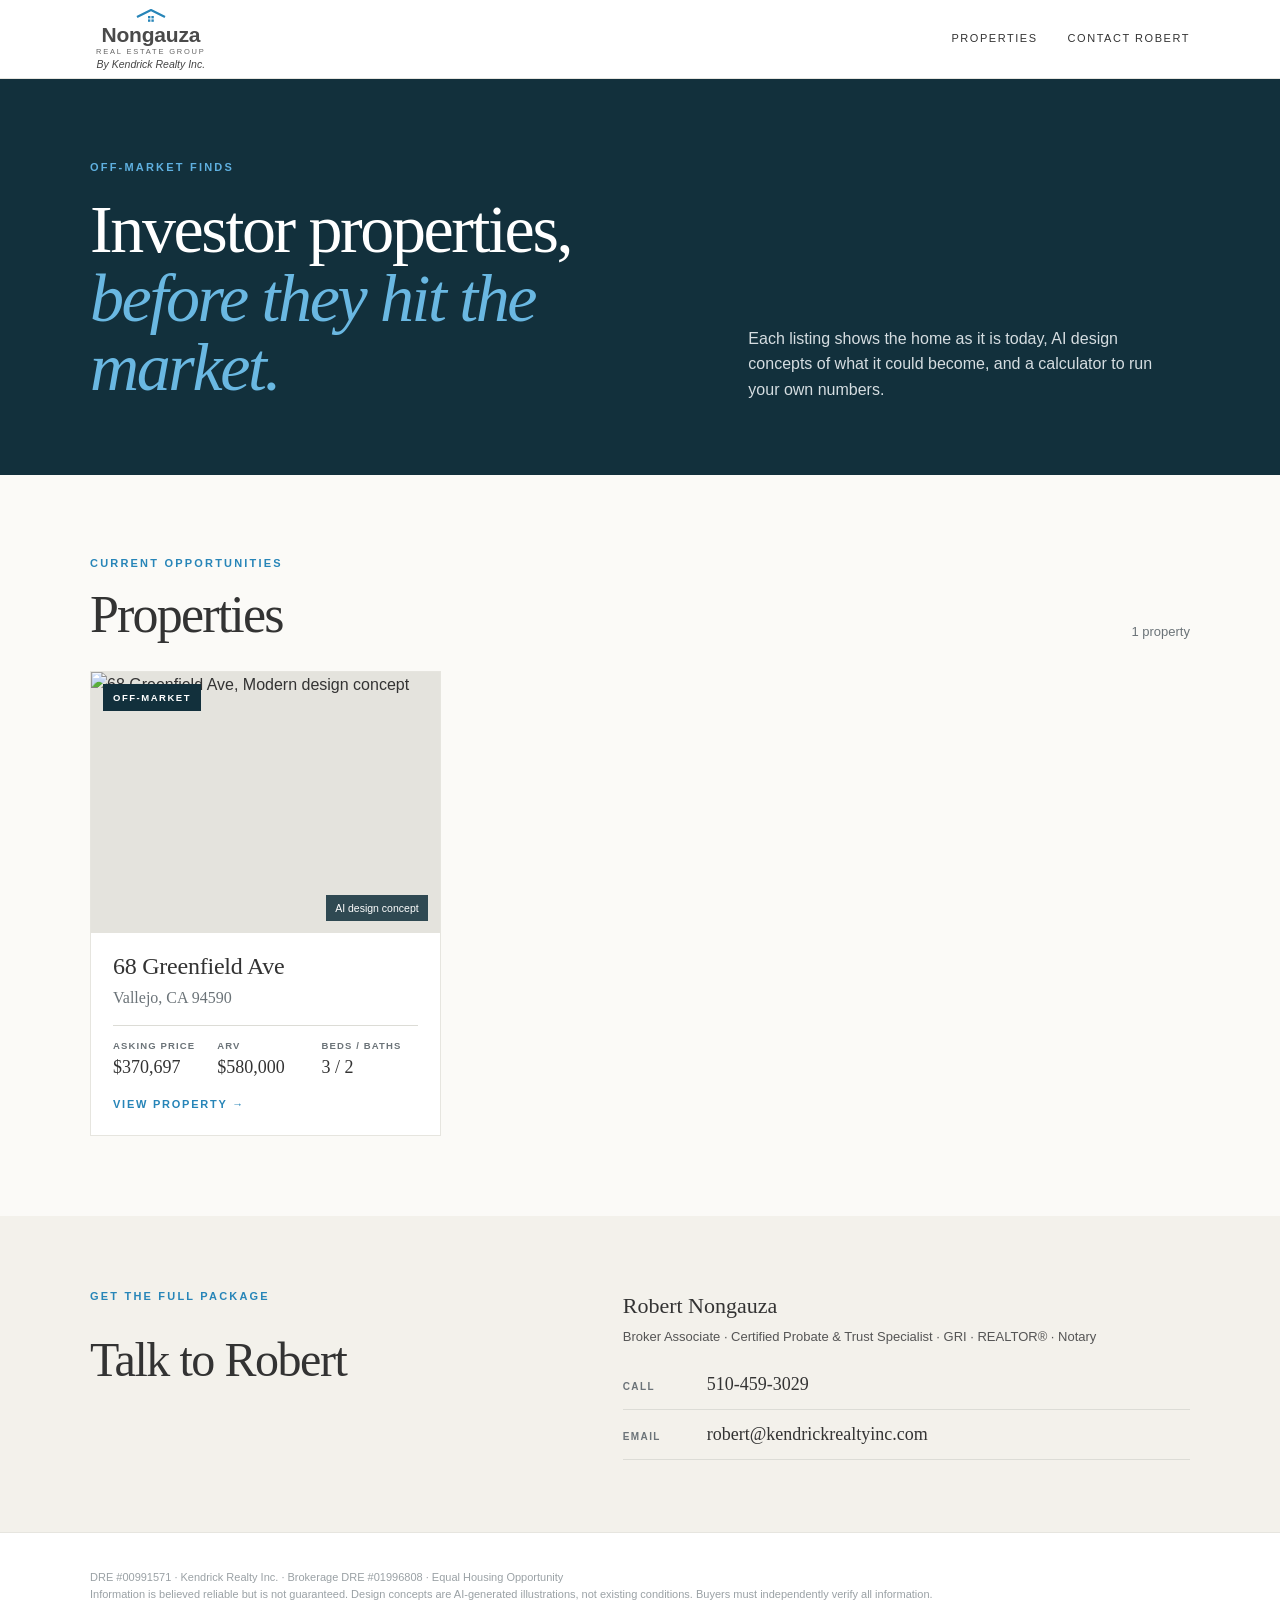
==== overrides/index.html @ 023c70c1 "Home page: asking price label" ====
<!doctype html>
<html lang="en">
<head>
<meta charset="utf-8">
<meta name="viewport" content="width=device-width,initial-scale=1,viewport-fit=cover">
<title>Off-Market Finds</title>
<meta name="description" content="Off-market investor properties in the East Bay from Robert Nongauza, Nongauza Real Estate Group by Kendrick Realty Inc.">
<style>
:root{
  color-scheme:light;
  --paper:#fbfaf7; --stone:#f3f1eb; --white:#ffffff;
  --ink:#333333; --muted:#6b7378; --faint:#9aa1a5; --line:#dcdcd6; --line-2:#e6e5df;
  --navy:#12303c; --blue:#2785b8; --sky:#6ab8e2;
  --serif:Georgia,"Times New Roman",Times,serif; --sans:Arial,"Helvetica Neue",Helvetica,sans-serif;
}
*{box-sizing:border-box}
body{margin:0;background:var(--paper);color:var(--ink);font-family:var(--sans);font-size:16px;line-height:1.6;-webkit-font-smoothing:antialiased}
img{max-width:100%;display:block}
a{color:inherit}
:focus-visible{outline:2px solid var(--blue);outline-offset:2px}
h1,h2,h3{margin:0;font-family:var(--serif);font-weight:400;text-wrap:balance}
p{margin:0}
.wrap{max-width:1180px;margin:0 auto;padding-inline:40px}
@media (max-width:700px){.wrap{padding-inline:16px}}
.eyebrow{font-size:11px;font-weight:700;letter-spacing:.2em;text-transform:uppercase;color:var(--blue)}
header.site{background:var(--white);border-bottom:1px solid var(--line-2);position:sticky;top:0;z-index:30}
header.site .wrap{display:flex;align-items:center;justify-content:space-between;gap:20px;min-height:78px}
.logo{display:grid;justify-items:center;text-decoration:none;line-height:1;color:#555;padding:4px 6px}
.logo svg{width:34px;height:14px;display:block;margin-bottom:1px}
.logo .nm{font-size:21px;font-weight:700;letter-spacing:-.01em;color:#4a4a4a}
.logo .gp{white-space:nowrap;font-size:7.5px;letter-spacing:.24em;margin-top:3px;color:#666}
.logo .by{font-style:italic;font-size:10.5px;color:#444;margin-top:4px}
nav.links{display:flex;gap:30px;font-size:11px;letter-spacing:.14em;text-transform:uppercase}
nav.links a{white-space:nowrap;text-decoration:none}
nav.links a:hover{color:var(--blue)}

.intro{background:var(--navy);color:#fff}
.intro .wrap{padding-block:80px 72px;display:grid;grid-template-columns:1.4fr 1fr;gap:40px;align-items:end}
.intro .eyebrow{color:#5fb0e0}
.intro h1{font-size:clamp(40px,6vw,68px);line-height:1.02;letter-spacing:-.035em;margin-top:18px}
.intro h1 em{color:var(--sky)}
.intro p{color:#d5dde1;font-size:16px;max-width:46ch}
@media (max-width:820px){.intro .wrap{grid-template-columns:1fr;padding-block:56px}}

.list{padding-block:80px}
.list-head{display:flex;justify-content:space-between;align-items:end;gap:16px;flex-wrap:wrap;margin-bottom:28px}
.list-head h2{font-size:clamp(36px,5vw,52px);letter-spacing:-.035em;line-height:1.05;margin-top:16px}
.count{font-size:13px;color:var(--muted)}
.cards{display:grid;grid-template-columns:repeat(auto-fill,minmax(320px,1fr));gap:24px}
.card{background:var(--white);border:1px solid var(--line-2);text-decoration:none;display:grid;transition:box-shadow .2s ease}
.card:hover{box-shadow:0 10px 30px rgba(18,48,60,.12)}
.card .ph{position:relative;aspect-ratio:4/3;overflow:hidden;background:#e4e3dd}
.card .ph img{width:100%;height:100%;object-fit:cover}
.card .tag{position:absolute;left:12px;top:12px;background:var(--navy);color:#fff;font-size:9.5px;font-weight:700;letter-spacing:.16em;text-transform:uppercase;padding:6px 10px}
.card .ai{position:absolute;right:12px;bottom:12px;background:rgba(18,48,60,.86);color:#fff;font-size:10.5px;padding:5px 9px}
.card .body{padding:20px 22px 22px;display:grid;gap:14px}
.card h3{font-size:24px;letter-spacing:-.01em;line-height:1.15}
.card .city{font-family:var(--serif);color:var(--muted);font-size:16px;margin-top:4px}
.card .nums{display:grid;grid-template-columns:repeat(3,minmax(0,1fr));border-top:1px solid var(--line);padding-top:12px;gap:8px}
.card .nums span{display:block;font-size:9.5px;font-weight:700;letter-spacing:.12em;text-transform:uppercase;color:var(--muted)}
.card .nums b{font-family:var(--serif);font-weight:400;font-size:18px;font-variant-numeric:tabular-nums}
.card .go{font-size:11px;letter-spacing:.16em;text-transform:uppercase;color:var(--blue);font-weight:700}

.contact{background:var(--stone);padding-block:72px}
.contact .wrap{display:grid;grid-template-columns:1fr 1.2fr;gap:32px 60px;align-items:start}
.contact h2{font-size:clamp(34px,4.5vw,48px);letter-spacing:-.03em;margin-top:16px}
.contact .who b{display:block;font-family:var(--serif);font-weight:400;font-size:22px}
.contact .who span{display:block;font-size:13px;color:#555;margin-top:4px}
.lines{display:grid;gap:10px;margin-top:22px}
.lines div{display:flex;gap:14px;align-items:baseline;border-bottom:1px solid var(--line);padding-bottom:10px;flex-wrap:wrap}
.lines span{font-size:10px;letter-spacing:.14em;font-weight:700;text-transform:uppercase;color:var(--muted);min-width:70px}
.lines a{font-family:var(--serif);font-size:18px;text-decoration:none}
@media (max-width:820px){.contact .wrap{grid-template-columns:1fr}}
footer{background:var(--white);border-top:1px solid var(--line-2);padding-block:36px 44px;font-size:11px;color:var(--faint);line-height:1.6}

@media (max-width:700px){
  .eyebrow{font-size:11.5px}
  .logo .gp{font-size:8.5px}.logo .by{font-size:11.5px}
  nav.links{font-size:12px;gap:18px}
  .intro p{font-size:16.5px}
  .card .tag{font-size:11px}.card .ai{font-size:12px}
  .card .nums span{font-size:11px;letter-spacing:.08em}
  .card .nums b{font-size:17px}
  .card .go{font-size:12.5px}
  .lines span{font-size:11.5px}
  .contact .who span{font-size:14px}
  footer{font-size:12.5px}
  .cards{grid-template-columns:1fr}
}
@media (max-width:480px){nav.links a:first-child{display:none}}
</style>
</head>
<body>
<header class="site"><div class="wrap">
  <a class="logo" href="/" aria-label="Off-Market Finds home">
    <svg viewBox="0 0 34 14" aria-hidden="true"><path d="M3 8 17 1l14 7" fill="none" stroke="#2785b8" stroke-width="2.2"/><rect x="14" y="7" width="2.4" height="2.4" fill="#2785b8"/><rect x="17.4" y="7" width="2.4" height="2.4" fill="#2785b8"/><rect x="14" y="10.4" width="2.4" height="2.4" fill="#2785b8"/><rect x="17.4" y="10.4" width="2.4" height="2.4" fill="#2785b8"/></svg>
    <span class="nm">Nongauza</span><span class="gp">REAL ESTATE GROUP</span><span class="by">By Kendrick Realty Inc.</span>
  </a>
  <nav class="links" aria-label="Sections"><a href="#properties">Properties</a><a href="#contact">Contact Robert</a></nav>
</div></header>

<main>
  <section class="intro"><div class="wrap">
    <div>
      <div class="eyebrow">Off-Market Finds</div>
      <h1>Investor properties,<br><em>before they hit the market.</em></h1>
    </div>
    <p>Each listing shows the home as it is today, AI design concepts of what it could become, and a calculator to run your own numbers.</p>
  </div></section>

  <section class="list" id="properties" aria-labelledby="pl-title"><div class="wrap">
    <div class="list-head">
      <div><div class="eyebrow">Current opportunities</div><h2 id="pl-title">Properties</h2></div>
      <p class="count" id="count"></p>
    </div>
    <div class="cards" id="cards"></div>
  </div></section>

  <section class="contact" id="contact" aria-labelledby="ct-title"><div class="wrap">
    <div><div class="eyebrow">Get the full package</div><h2 id="ct-title">Talk to Robert</h2></div>
    <div>
      <div class="who"><b>Robert Nongauza</b><span>Broker Associate · Certified Probate &amp; Trust Specialist · GRI · REALTOR® · Notary</span></div>
      <div class="lines">
        <div><span>Call</span><a href="tel:+15104593029">510-459-3029</a></div>
        <div><span>Email</span><a href="mailto:robert@kendrickrealtyinc.com">robert@kendrickrealtyinc.com</a></div>
      </div>
    </div>
  </div></section>
</main>

<footer><div class="wrap">
  DRE #00991571 · Kendrick Realty Inc. · Brokerage DRE #01996808 · Equal Housing Opportunity<br>
  Information is believed reliable but is not guaranteed. Design concepts are AI-generated illustrations, not existing conditions. Buyers must independently verify all information.
</div></footer>

<script>
/* Add one entry per property. "url" is the property's own subdomain. */
const PROPERTIES = [
  {
    street: "68 Greenfield Ave",
    city: "Vallejo, CA 94590",
    url: "/68-greenfield-ave-vallejo-ca-94590",
    image: "/img/68-greenfield-ave.jpg",
    aiImage: true,
    label: "Off-market",
    price: 370697,
    arv: 580000,
    beds: 3, baths: 2
  }
];
const money = n => "$" + Math.round(n).toLocaleString("en-US");
const box = document.getElementById("cards");
PROPERTIES.forEach(p => {
  const a = document.createElement("a"); a.className = "card"; a.href = p.url;
  const ph = document.createElement("div"); ph.className = "ph";
  const im = new Image(); im.src = p.image; im.alt = p.street + (p.aiImage ? ", Modern design concept" : "");
  const tag = document.createElement("span"); tag.className = "tag"; tag.textContent = p.label;
  ph.append(im, tag);
  if (p.aiImage) { const ai = document.createElement("span"); ai.className = "ai"; ai.textContent = "AI design concept"; ph.appendChild(ai); }
  const body = document.createElement("div"); body.className = "body";
  const t = document.createElement("div");
  const h = document.createElement("h3"); h.textContent = p.street;
  const c = document.createElement("p"); c.className = "city"; c.textContent = p.city;
  t.append(h, c);
  const nums = document.createElement("div"); nums.className = "nums";
  [["Asking price", money(p.price)], ["ARV", money(p.arv)], ["Beds / baths", p.beds + " / " + p.baths]].forEach(([k, v]) => {
    const d = document.createElement("div"); const s = document.createElement("span"); s.textContent = k; const b = document.createElement("b"); b.textContent = v; d.append(s, b); nums.appendChild(d);
  });
  const go = document.createElement("span"); go.className = "go"; go.textContent = "View property →";
  body.append(t, nums, go);
  a.append(ph, body); box.appendChild(a);
});
document.getElementById("count").textContent = PROPERTIES.length + (PROPERTIES.length === 1 ? " property" : " properties");
</script>
</body>
</html>
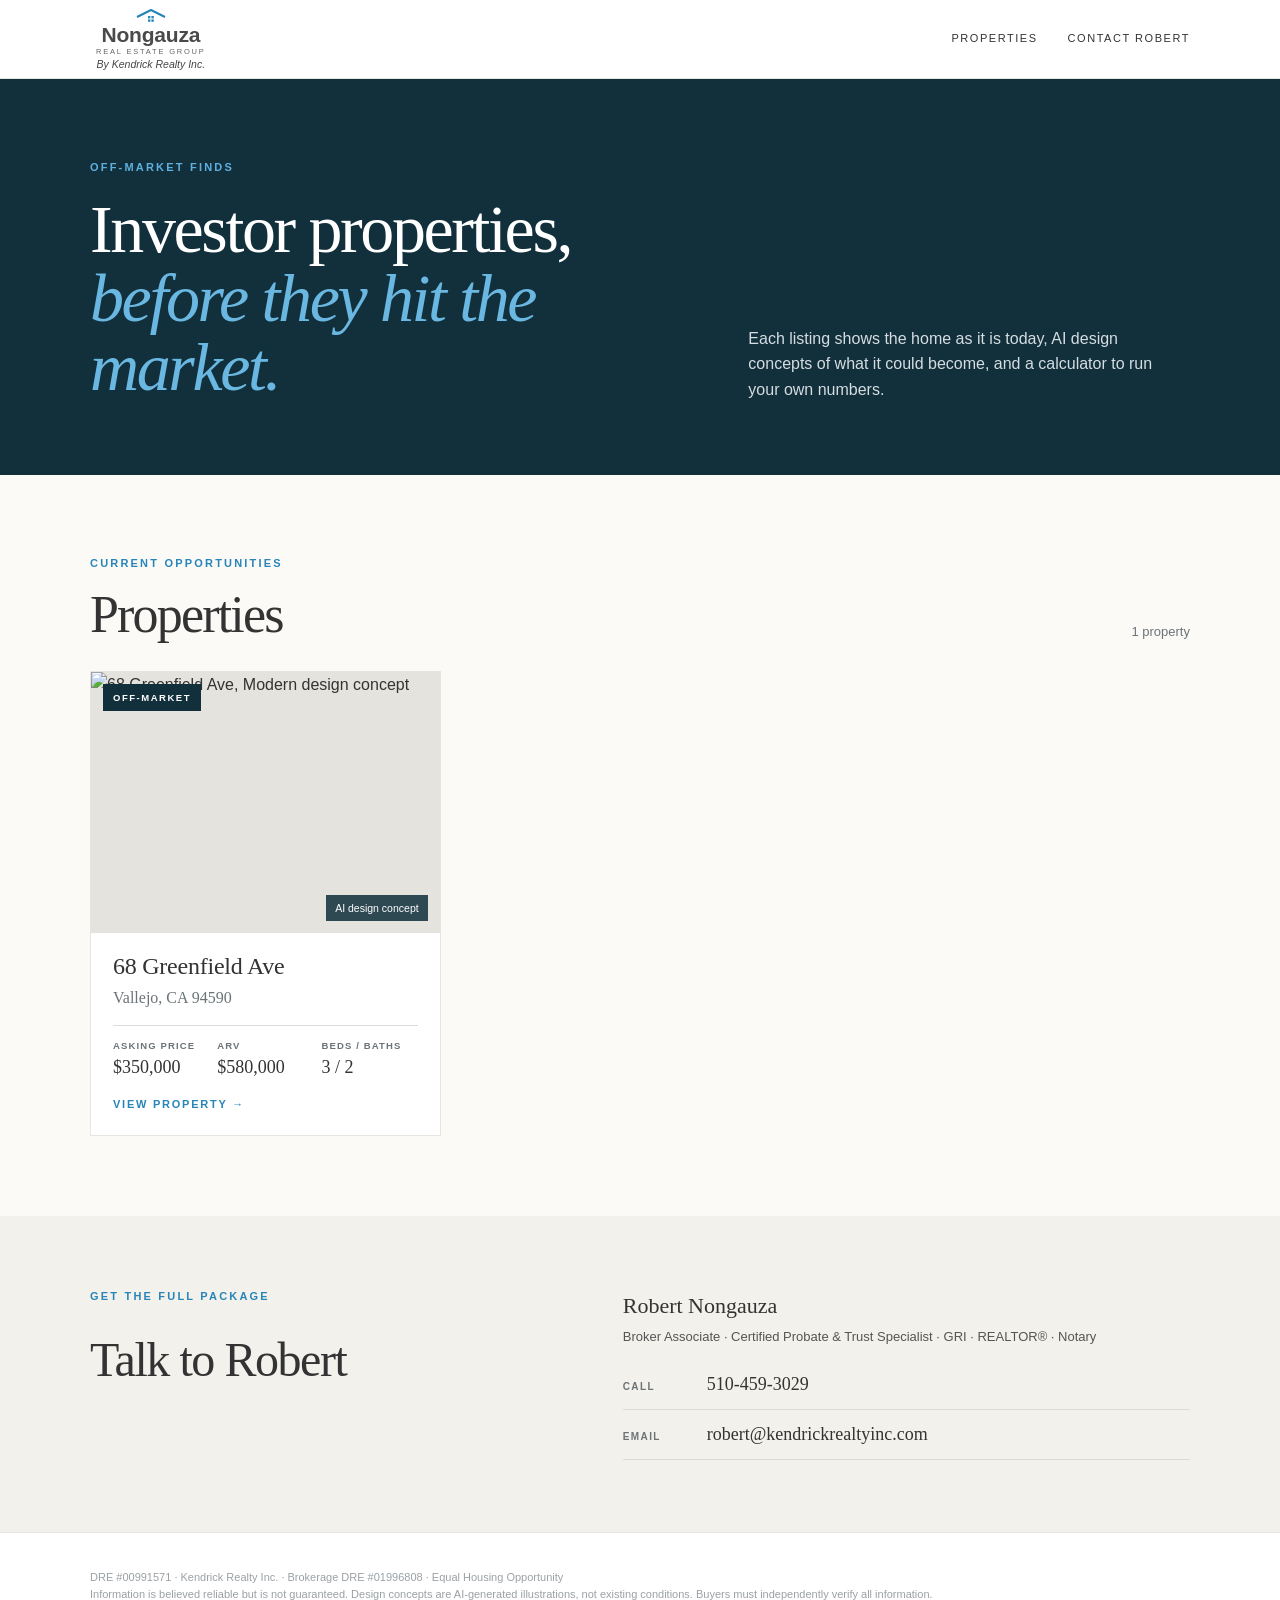
==== commit 931d5381: "Home page: $350k asking price" ====
--- a/overrides/index.html
+++ b/overrides/index.html
@@ -143,7 +143,7 @@
     image: "/img/68-greenfield-ave.jpg",
     aiImage: true,
     label: "Off-market",
-    price: 370697,
+    price: 350000,
     arv: 580000,
     beds: 3, baths: 2
   }
